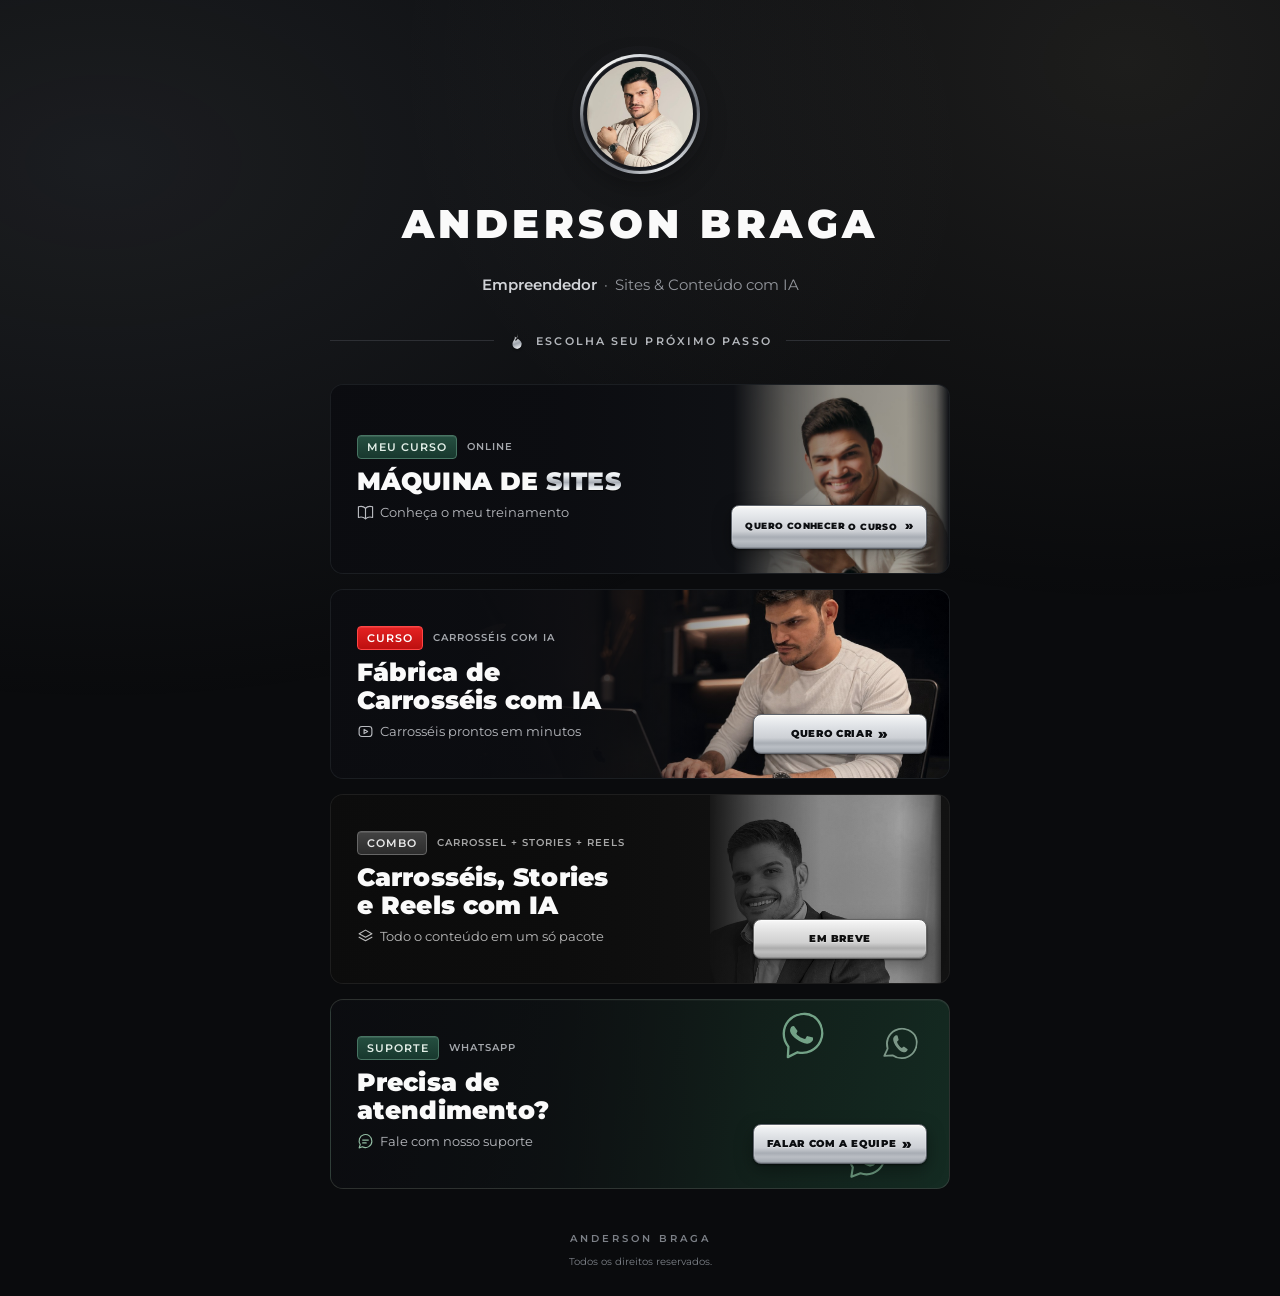
==== links/index.html @ 6a4fd6c4 "Link da bio do Anderson Braga em /links Co-Authored-By: Claude Opus 5 <noreply@anthropic.com>" ====
<!doctype html>
<html lang="pt-BR">
  <head>
    <meta charset="UTF-8">
    <meta name="viewport" content="width=device-width, initial-scale=1">
    <meta name="theme-color" content="#0a0b0d">
    <meta name="description" content="Os links oficiais de Anderson Braga. Conheça os cursos Máquina de Sites, Fábrica de Carrosséis com IA e o Combo de Carrosséis, Stories e Reels com IA.">
    <title>Anderson Braga | Links oficiais</title>
    <link rel="icon" href="assets/favicon.svg" type="image/svg+xml">
    <link rel="preload" href="assets/montserrat-900.ttf" as="font" type="font/ttf" crossorigin>
    <link rel="stylesheet" href="styles.css?v=anderson-1">
    <script src="assets/background-pixel-stars.js?v=stars-6" defer></script>
  </head>
  <body>
    <div class="background-atmosphere" aria-hidden="true"></div>
    <canvas class="background-stars" aria-hidden="true"></canvas>
    <svg class="icon-library" xmlns="http://www.w3.org/2000/svg" aria-hidden="true">
      <defs><linearGradient id="metal-flame" x1="0" y1="0" x2=".22" y2="1"><stop offset="0" stop-color="#fbf9f4"></stop><stop offset=".45" stop-color="#cdd0d5"></stop><stop offset=".72" stop-color="#9ea4ac"></stop><stop offset="1" stop-color="#dcdfe3"></stop></linearGradient></defs>
      <symbol id="play" viewBox="0 0 24 24"><rect x="3" y="5" width="18" height="14" rx="4"></rect><path d="m10 9 5 3-5 3Z"></path></symbol>
      <symbol id="book" viewBox="0 0 24 24"><path d="M12 6v15M12 6C9 3 5 3 2 4v15c3-1 7-1 10 2 3-3 7-3 10-2V4c-3-1-7-1-10 2Z"></path></symbol>
      <symbol id="layers" viewBox="0 0 24 24"><path d="m12 3 9 5-9 5-9-5Z"></path><path d="m3 13 9 5 9-5"></path></symbol>
      <symbol id="chat" viewBox="0 0 24 24"><path d="M21 11.5a9 9 0 0 1-13.3 7.9L3 21l1.6-4.7A9 9 0 1 1 21 11.5Z"></path><path d="M8 10h8M8 14h5"></path></symbol>
      <symbol id="flame" viewBox="0 0 24 24"><path d="M13 2c1 5-4 6-3 10 2-1 3-3 3-3 4 3 6 5 5 8a6 6 0 0 1-12-1c0-4 4-6 3-10 2 1 2 3 2 3s3-3 2-7Z"></path></symbol>
    </svg>

    <main class="page">
      <header class="profile">
        <div class="portrait-ring">
          <img class="portrait" src="assets/anderson-instagram.jpg" alt="Anderson Braga, de blusa clara e relógio no pulso" width="100" height="100" fetchpriority="high">
        </div>
        <h1>ANDERSON BRAGA</h1>
        <p class="bio"><strong>Empreendedor</strong><span aria-hidden="true"> · </span>Sites &amp; Conteúdo com IA</p>
      </header>

      <section class="links" aria-labelledby="links-title">
        <div class="section-heading">
          <span class="rule" aria-hidden="true"></span>
          <h2 id="links-title"><svg class="icon flame" aria-hidden="true"><use href="#flame"></use></svg> ESCOLHA SEU PRÓXIMO PASSO</h2>
          <span class="rule" aria-hidden="true"></span>
        </div>

        <div class="cards">
          <a class="link-card card-sites" href="https://maquinadesites.online/?utm_source=instagram&amp;utm_medium=organico&amp;utm_campaign=andersonlsbraga&amp;utm_content=bio-link" target="_blank" rel="noopener noreferrer" aria-label="Curso Máquina de Sites: quero conhecer o curso (abre em nova aba)">
            <div class="card-art" aria-hidden="true"></div>
            <div class="card-content">
              <div class="card-labels"><span class="tag">MEU CURSO</span><span class="category">ONLINE</span></div>
              <h3>MÁQUINA DE <span class="course-version">SITES</span></h3>
              <p class="card-description"><svg class="icon" aria-hidden="true"><use href="#book"></use></svg>Conheça o meu treinamento</p>
            </div>
            <span class="cta"><span class="cta-label"><span class="cta-first-line">QUERO CONHECER</span> <span class="cta-last-line">O CURSO <span aria-hidden="true">»</span></span></span></span>
          </a>

          <a class="link-card card-carrosseis" href="https://fabricadecarrosseis-ia.lovable.app/?utm_source=instagram&amp;utm_medium=organico&amp;utm_campaign=andersonlsbraga&amp;utm_content=bio-link" target="_blank" rel="noopener noreferrer" aria-label="Curso Fábrica de Carrosséis com IA (abre em nova aba)">
            <div class="card-art" aria-hidden="true"></div>
            <div class="card-content">
              <div class="card-labels"><span class="tag">CURSO</span><span class="category">CARROSSÉIS COM IA</span></div>
              <h3>Fábrica de Carrosséis com IA</h3>
              <p class="card-description"><svg class="icon" aria-hidden="true"><use href="#play"></use></svg><span>Carrosséis prontos em minutos</span></p>
            </div>
            <span class="cta">QUERO CRIAR <span aria-hidden="true">»</span></span>
          </a>

          <!-- COMBO EM BREVE: quando o link existir, trocar este <div> por <a class="link-card card-combo" href="LINK" target="_blank" rel="noopener noreferrer"> e tirar a classe is-soon -->
          <div class="link-card card-combo is-soon" aria-disabled="true">
            <div class="card-art" aria-hidden="true"></div>
            <div class="card-content">
              <div class="card-labels"><span class="tag">COMBO</span><span class="category">CARROSSEL + STORIES + REELS</span></div>
              <h3>Carrosséis, Stories e Reels com IA</h3>
              <p class="card-description"><svg class="icon" aria-hidden="true"><use href="#layers"></use></svg><span>Todo o conteúdo em um só pacote</span></p>
            </div>
            <span class="cta">EM BREVE</span>
          </div>

          <a class="link-card card-support" href="https://api.whatsapp.com/send?phone=5568999181022&amp;text=" target="_blank" rel="noopener noreferrer" aria-label="Falar com a equipe de suporte no WhatsApp (abre em nova aba)">
            <div class="card-art" aria-hidden="true"></div>
            <div class="card-content">
              <div class="card-labels"><span class="tag">SUPORTE</span><span class="category">WHATSAPP</span></div>
              <h3>Precisa de atendimento?</h3>
              <p class="card-description"><svg class="icon" aria-hidden="true"><use href="#chat"></use></svg><span>Fale com nosso suporte</span></p>
            </div>
            <span class="cta">FALAR COM A EQUIPE <span aria-hidden="true">»</span></span>
          </a>
        </div>
      </section>

      <footer class="footer"><span class="footer-brand">ANDERSON BRAGA</span><p>Todos os direitos reservados.</p></footer>
    </main>
  </body>
</html>
---- links/styles.css ----
@font-face { font-family: Montserrat; src: url("assets/montserrat-400.ttf") format("truetype"); font-weight: 400; font-display: swap; }
@font-face { font-family: Montserrat; src: url("assets/montserrat-600.ttf") format("truetype"); font-weight: 500 700; font-display: swap; }
@font-face { font-family: Montserrat; src: url("assets/montserrat-900.ttf") format("truetype"); font-weight: 800 900; font-display: swap; }
:root { color-scheme: dark; --background: #0a0b0d; --surface: #101216; --scrim: #0b0c10; --bezel-seat: #15171c; --line: #2d2f34; --metal-spec: #fbf9f4; --metal-050: #eef0f2; --metal-100: #dcdfe3; --metal-200: #cdd0d5; --metal-300: #babec4; --metal-400: #a8adb4; --metal-500: #9ea4ac; --metal-600: #828790; --metal-700: #6b7078; --metal-800: #565b63; --metal-rim: #5e636b; --metal-ink: #0c0e11; --white: #fafafa; --text-bright: #dcdee2; --text-strong: #d1d3d7; --text-head: #b5b8bd; --text-body: #b8babf; --muted: #a4a7ac; --soft: #94979d; --dim: #7c8087; }
* { box-sizing: border-box; }
body { margin: 0px; background: var(--background); color: var(--white); font-family: Montserrat, Arial, sans-serif; -webkit-font-smoothing: antialiased; }
.icon-library { position: absolute; width: 0px; height: 0px; overflow: hidden; }
.background-atmosphere, .background-stars { position: fixed; inset: 0px; width: 100%; height: 100%; pointer-events: none; z-index: 0; }
.background-atmosphere { background: radial-gradient(at 8% 18%, rgba(170, 180, 196, 0.11) 0%, rgba(170, 180, 196, 0) 52%), radial-gradient(at 88% 7%, rgba(232, 220, 194, 0.086) 0%, rgba(232, 220, 194, 0) 46%); }
.background-stars { opacity: 1; mask-image: linear-gradient(90deg, rgb(0, 0, 0) 0%, rgba(0, 0, 0, 0.867) 30%, rgba(0, 0, 0, 0.667) 50%, rgba(0, 0, 0, 0.867) 70%, rgb(0, 0, 0) 100%); }
.page { position: relative; z-index: 1; width: min(100% - 42px, 620px); margin: 0px auto; padding: 54px 0px 28px; }
.profile { text-align: center; }
.portrait-ring { width: 120px; height: 120px; padding: 4px; margin: 0px auto 26px; border: 3px solid transparent; border-radius: 50%; background: linear-gradient(var(--bezel-seat),var(--bezel-seat)) padding-box,conic-gradient(from 315deg,var(--metal-spec) 0deg,var(--metal-100) 40deg,var(--metal-500) 80deg,var(--metal-700) 130deg,var(--metal-300) 175deg,var(--metal-050) 205deg,var(--metal-600) 245deg,var(--metal-800) 300deg,var(--metal-200) 340deg,var(--metal-spec) 360deg) border-box; box-shadow: rgba(0, 0, 0, 0.35) 0px 10px 26px, rgba(186, 190, 196, 0.027) 0px 0px 0px 8px, rgba(255, 255, 255, 0.08) 0px 0px 0px 1px inset; }
.portrait { display: block; width: 100%; height: 100%; object-fit: cover; object-position: center center; border-radius: 50%; }
.eyebrow { font-size: 15px; letter-spacing: 6px; font-weight: 400; margin: 0px 0px 12px; padding-left: 6px; color: var(--text-bright); }
h1 { font-size: clamp(24px, 6.5vw, 40px); letter-spacing: 4.5px; line-height: 1.2; font-weight: 900; margin: 0px; white-space: nowrap; }
.bio { font-size: 15px; color: var(--soft); margin: 24px 0px 0px; line-height: 1.7; }
.bio strong { font-weight: 500; color: var(--text-strong); }
.bio span { padding: 0px 3px; }
.section-heading { display: flex; align-items: center; gap: 14px; margin: 34px 0px; }
.rule { height: 1px; flex: 1 1 0%; background: var(--line); }
.section-heading h2 { display: flex; align-items: center; gap: 10px; margin: 0px; color: var(--text-head); font-size: 11px; letter-spacing: 2.1px; font-weight: 700; white-space: nowrap; }
.icon { width: 17px; height: 17px; flex-shrink: 0; fill: none; stroke: currentcolor; stroke-width: 1.6; stroke-linecap: round; stroke-linejoin: round; }
.flame { color: var(--metal-200); width: 18px; height: 18px; fill: url(#metal-flame) var(--metal-200); stroke-width: 0; filter: drop-shadow(rgba(0, 0, 0, 0.5) 0px 1px 1px); }
.cards { display: grid; gap: 15px; }
.link-card { position: relative; isolation: isolate; display: flex; align-items: center; justify-content: space-between; gap: 12px; min-height: 190px; padding: 24px 22px 24px 26px; border: 1px solid rgba(205, 211, 220, 0.06); border-radius: 13px; text-decoration: none; color: inherit; overflow: hidden; background: var(--surface); transition: border-color 0.2s, transform 0.2s, box-shadow 0.2s; }
.card-art { position: absolute; z-index: -2; inset: 0px 0px 0px 20%; background-repeat: no-repeat; background-size: auto 100%; background-position: 100% 0px; opacity: 1; transition: transform 0.4s; filter: saturate(1.08); mask-image: linear-gradient(90deg, rgba(0, 0, 0, 0) 0px, rgb(0, 0, 0) 48%); }
.link-card::before { content: ""; position: absolute; z-index: -1; inset: 0px; background: linear-gradient(90deg, rgba(11, 12, 16, 0.96) 0%, rgba(11, 12, 16, 0.867) 36%, rgba(11, 12, 16, 0.22) 69%, rgba(11, 12, 16, 0.03) 100%); }
.card-carrosseis .card-art { background-image: url("assets/card-fabrica-carrosseis.jpg"); background-size: cover; background-position: 75% calc(42% - 38px); }
.card-sites .card-art { inset: 0px 0px 0px auto; width: 35%; min-width: 150px; background-image: url("assets/card-maquina-de-sites.jpg"); background-size: cover; background-position: center 53%; opacity: 1; mask-image: linear-gradient(90deg, transparent 0%, rgba(0, 0, 0, 0.6) 24%, rgb(0, 0, 0) 48%, rgb(0, 0, 0) 80%, rgba(0, 0, 0, 0.6) 94%, transparent 100%); }
@media (max-width: 480px) {
  .card-sites .card-art { background-position: center 64%; }
}
.card-combo .card-art { inset: -27.5% 0px auto auto; height: 155%; aspect-ratio: 826 / 666; background-image: url("assets/card-combo-ia.jpg"); background-size: 100% 100%; background-position: center center; opacity: 0.9; mask-image: linear-gradient(90deg, transparent 0%, rgba(0, 0, 0, 0.333) 20%, rgb(0, 0, 0) 42%, rgb(0, 0, 0) 80%, transparent 100%); }
.card-support { background: linear-gradient(115deg, rgb(16, 21, 19) 15%, rgb(20, 43, 34) 100%); border-color: rgba(102, 102, 102, 0.35); box-shadow: rgba(184, 184, 184, 0.07) 0px 1px 0px inset; }
.card-support .card-art { inset: 0px; background-image: url("assets/banner-whatsapp.svg?v=5"); background-size: auto 115%; background-position: right center; }
.card-support::before { background: linear-gradient(90deg, rgba(11, 12, 16, 0.92) 0%, rgba(11, 12, 16, 0.7) 36%, rgba(11, 12, 16, 0.1) 69%, transparent 100%); }
.card-support .card-description .icon { color: rgb(145, 188, 162); }
.link-card.card-support:hover, .link-card.card-support:focus-visible { border-color: rgb(144, 144, 144); box-shadow: rgba(184, 184, 184, 0.15) 0px 1px 0px inset, rgba(0, 0, 0, 0.35) 0px 8px 25px; }
.card-content { min-width: 0px; }
.card-labels { display: flex; align-items: center; gap: 10px; margin-bottom: 8px; }
.tag { display: inline-block; padding: 4px 9px; border: 1px solid rgba(186, 190, 196, 0.37); border-radius: 4px; background: linear-gradient(rgba(201, 206, 217, 0.15), rgba(201, 206, 217, 0.06)); box-shadow: rgba(255, 255, 255, 0.1) 0px 1px 0px inset; color: var(--metal-200); font-size: 11px; font-weight: 700; letter-spacing: 1px; white-space: nowrap; }
.card-carrosseis .tag { border-color: rgb(255, 69, 69); background: linear-gradient(rgb(229, 34, 34), rgb(189, 16, 16)); color: rgb(255, 255, 255); }
.card-sites .tag, .card-support .tag { border-color: rgb(72, 117, 99); background: linear-gradient(rgb(37, 79, 64), rgb(24, 56, 46)); color: rgb(226, 238, 231); }
.card-combo .tag { border-color: rgb(72, 107, 145); background: linear-gradient(rgb(37, 71, 107), rgb(24, 47, 75)); color: rgb(226, 234, 244); }
.category { color: var(--muted); font-size: 10px; letter-spacing: 1px; font-weight: 600; white-space: nowrap; }
.link-card h3 { margin: 0px 0px 7px; font-size: 29px; font-weight: 900; letter-spacing: 0.1px; line-height: 1.1; }
.card-support h3 { font-size: 24px; max-width: 290px; }
.card-description { display: flex; align-items: center; gap: 6px; color: var(--text-body); font-size: 13px; line-height: 1.5; margin: 0px; }
.cta { position: relative; isolation: isolate; display: inline-flex; align-items: center; justify-content: center; gap: 6px; flex-shrink: 0; min-height: 40px; min-width: 174px; padding: 12px 13px; background: linear-gradient(180deg,var(--metal-spec) 0%,var(--metal-050) 9%,var(--metal-100) 34%,var(--metal-200) 60%,var(--metal-400) 74%,var(--metal-300) 84%,var(--metal-500) 100%); border: 1px solid var(--metal-rim); border-radius: 8px; color: var(--metal-ink); font-size: 10px; letter-spacing: 0.65px; font-weight: 900; white-space: nowrap; text-shadow: rgba(255, 255, 255, 0.3) 0px 1px 0px; box-shadow: rgba(255, 253, 248, 0.85) 0px 1px 0px inset, rgba(255, 255, 255, 0.12) 0px 0px 0px 1px inset, rgba(69, 74, 82, 0.4) 0px -1px 0px inset, rgba(0, 0, 0, 0.5) 0px 1px 2px, rgba(0, 0, 0, 0.35) 0px 6px 18px; transition: box-shadow 0.2s; }
.cta::before { content: ""; position: absolute; z-index: -1; inset: 0px; border-radius: inherit; background: linear-gradient(rgb(255, 255, 255) 0%, rgb(246, 247, 248) 9%, rgb(231, 234, 237) 34%, rgb(210, 214, 219) 60%, rgb(180, 185, 192) 74%, rgb(203, 207, 213) 84%, rgb(170, 176, 184) 100%); opacity: 0; transition: opacity 0.2s; }
.cta span { font-size: 15px; line-height: 10px; }
.link-card:hover { border-color: rgba(186, 190, 196, 0.3); transform: translateY(-2px); box-shadow: rgba(0, 0, 0, 0.35) 0px 8px 25px; }
.link-card:hover .cta { box-shadow: rgb(255, 255, 255) 0px 1px 0px inset, rgba(255, 255, 255, 0.18) 0px 0px 0px 1px inset, rgba(69, 74, 82, 0.4) 0px -1px 0px inset, rgba(0, 0, 0, 0.5) 0px 2px 4px, rgba(0, 0, 0, 0.45) 0px 8px 22px; }
.link-card:hover .cta::before { opacity: 1; }
.link-card:hover .card-art { transform: scale(1.035); }
.link-card:focus-visible { outline: 3px solid var(--metal-100); outline-offset: 5px; }
.footer { margin-top: 38px; text-align: center; color: var(--dim); }
.footer-brand { font-size: 10px; font-weight: 700; letter-spacing: 3px; }
.footer p { font-size: 10px; margin: 9px 0px 0px; color: var(--dim); }
@media (max-width: 600px) {
  .page { padding-top: 38px; }
  .portrait-ring { width: 106px; height: 106px; }
  .link-card { min-height: 174px; padding: 20px 18px 20px 23px; }
  .link-card h3 { font-size: 27px; }
  .card-support h3 { font-size: 23px; max-width: 240px; }
  .cta { min-width: 154px; font-size: 9px; padding: 11px; }
  .category { font-size: 9px; }
  .card-labels { gap: 8px; }
  .tag { font-size: 10px; }
  .card-description { font-size: 12px; }
  .bio { font-size: 14px; }
}
@media (max-width: 480px) {
  .page { width: calc(100% - 28px); padding-top: 32px; }
  .portrait-ring { width: 96px; height: 96px; margin-bottom: 23px; }
  .eyebrow { font-size: 12px; letter-spacing: 5px; }
  h1 { font-size: clamp(21px, 6.1vw, 29px); letter-spacing: 2.6px; }
  .bio { font-size: 11px; margin-top: 19px; }
  .section-heading { gap: 9px; margin: 29px 0px 24px; }
  .section-heading h2 { font-size: 8px; letter-spacing: 1.5px; gap: 7px; }
  .flame { width: 14px; height: 14px; }
  .link-card { min-height: 150px; padding: 19px 13px; gap: 6px; border-radius: 11px; }
  .cards { gap: 12px; }
  .link-card h3 { font-size: 21px; letter-spacing: -0.4px; }
  .card-support h3 { font-size: 21px; max-width: 185px; }
  .tag { font-size: 8px; padding: 4px 6px; letter-spacing: 0.6px; }
  .category { font-size: 7px; letter-spacing: 0.4px; }
  .card-labels { gap: 6px; }
  .card-description { font-size: 10px; gap: 4px; }
  .card-description .icon { width: 14px; height: 14px; }
  .cta { min-width: 115px; min-height: 36px; padding: 10px 8px; font-size: 7px; letter-spacing: 0.2px; gap: 4px; border-radius: 6px; text-shadow: none; }
  .footer { margin-top: 30px; }
}
@media (max-width: 359px) {
  .link-card { padding: 17px 11px; }
  .link-card h3, .card-support h3 { font-size: 18px; }
  .card-description { font-size: 9px; }
  .cta { min-width: 103px; font-size: 6px; }
  .category { font-size: 6px; }
  .section-heading h2 { letter-spacing: 1px; }
}
.card-carrosseis h3, .card-sites h3, .card-combo h3, .card-support h3 { font-size: 25px; line-height: 1.15; text-wrap: balance; }
.card-sites .cta { width: max-content; min-width: 0px; min-height: 44px; font-size: 9px; letter-spacing: 0.4px; gap: 8px; }
.cta .cta-label { font-size: inherit; line-height: 1.2; white-space: nowrap; flex-shrink: 0; }
.cta .cta-first-line, .cta .cta-last-line { font-size: inherit; line-height: inherit; white-space: nowrap; }
.cta .cta-last-line > span { font-size: 1.4em; line-height: 1; vertical-align: -0.05em; margin-left: 4px; }
.course-version { white-space: nowrap; color: var(--metal-100); }
@supports ((-webkit-background-clip:text) or (background-clip:text)) {
  .course-version { background: linear-gradient(rgb(255, 255, 255) 16%, rgb(234, 237, 240) 32%, rgb(169, 174, 182) 55%, rgb(228, 232, 236) 72%, rgb(251, 250, 246) 88%) text; color: transparent; -webkit-text-fill-color: transparent; filter: drop-shadow(rgba(0, 0, 0, 0.6) 0px 1px 0px); }
}
.card-description > span { min-width: 0px; }
@media (max-width: 600px) {
  .card-carrosseis h3, .card-sites h3, .card-combo h3, .card-support h3 { font-size: 23px; }
  .card-sites .cta { width: 154px; min-width: 154px; min-height: 40px; letter-spacing: 0.2px; }
  .card-sites .cta-label { white-space: normal; text-align: center; line-height: 1.35; }
  .card-sites .cta-first-line { display: block; }
}
@media (max-width: 480px) {
  .card-carrosseis h3, .card-sites h3, .card-combo h3, .card-support h3 { font-size: 20px; }
  .card-sites .cta { width: 115px; min-width: 115px; min-height: 36px; font-size: 7px; }
  .card-sites .card-description { font-size: 9px; }
  .card-description { align-items: flex-start; }
  .card-description .icon { margin-top: 1px; }
}
@media (max-width: 359px) {
  .card-carrosseis h3, .card-sites h3, .card-combo h3, .card-support h3 { font-size: 17px; }
  .card-sites .cta { width: 103px; min-width: 103px; font-size: 6.5px; }
}
@media (forced-colors: active) {
  .course-version { background: none; -webkit-text-fill-color: currentcolor; color: canvastext; filter: none; }
  .cta::before { display: none; }
}
@media (prefers-reduced-motion: reduce) {
  *, ::before, ::after { transition: none !important; scroll-behavior: auto !important; }
}/* Anderson Braga: foto no card do combo ocupa a altura do card (no modelo era um logo ampliado) */
.card-combo .card-art { inset: 0px 0px 0px auto; height: 100%; background-size: cover; background-position: center 30%; opacity: 1; }
/* Enquadramento das fotos do Anderson */
.card-sites .card-art { background-position: center 12%; }
.card-carrosseis .card-art { background-position: 70% center; }
.card-combo .card-art { background-position: center 0%; }
@media (max-width: 480px) {
  .card-sites .card-art { background-position: center 14%; }
}
/* Rosto acima do botão */
.card-sites .card-art { background-position: center 4%; }
.card-combo .card-art { background-size: auto 135%; background-position: center 8%; aspect-ratio: auto; width: 45%; min-width: 170px; }
@media (max-width: 480px) {
  .card-sites .card-art { background-position: center 4%; }
}
.card-sites .card-art { background-position: center 17%; }
@media (max-width: 480px) { .card-sites .card-art { background-position: center 17%; } }
.card-combo .card-art { width: 40%; mask-image: linear-gradient(90deg, transparent 0%, rgba(0, 0, 0, 0.6) 24%, rgb(0, 0, 0) 48%, rgb(0, 0, 0) 80%, rgba(0, 0, 0, 0.6) 94%, transparent 100%); }
/* Botão no canto inferior direito de todos os cards (não cobre o rosto) */
.link-card .cta { align-self: flex-end; }
/* Combo em breve: preto e branco e sem clique */
.link-card.is-soon { filter: grayscale(1); cursor: default; }
.link-card.is-soon:hover { transform: none; border-color: rgba(205, 211, 220, 0.06); box-shadow: none; }
.link-card.is-soon:hover .card-art { transform: none; }
.link-card.is-soon:hover .cta::before { opacity: 0; }
.link-card.is-soon .cta { opacity: 1; }
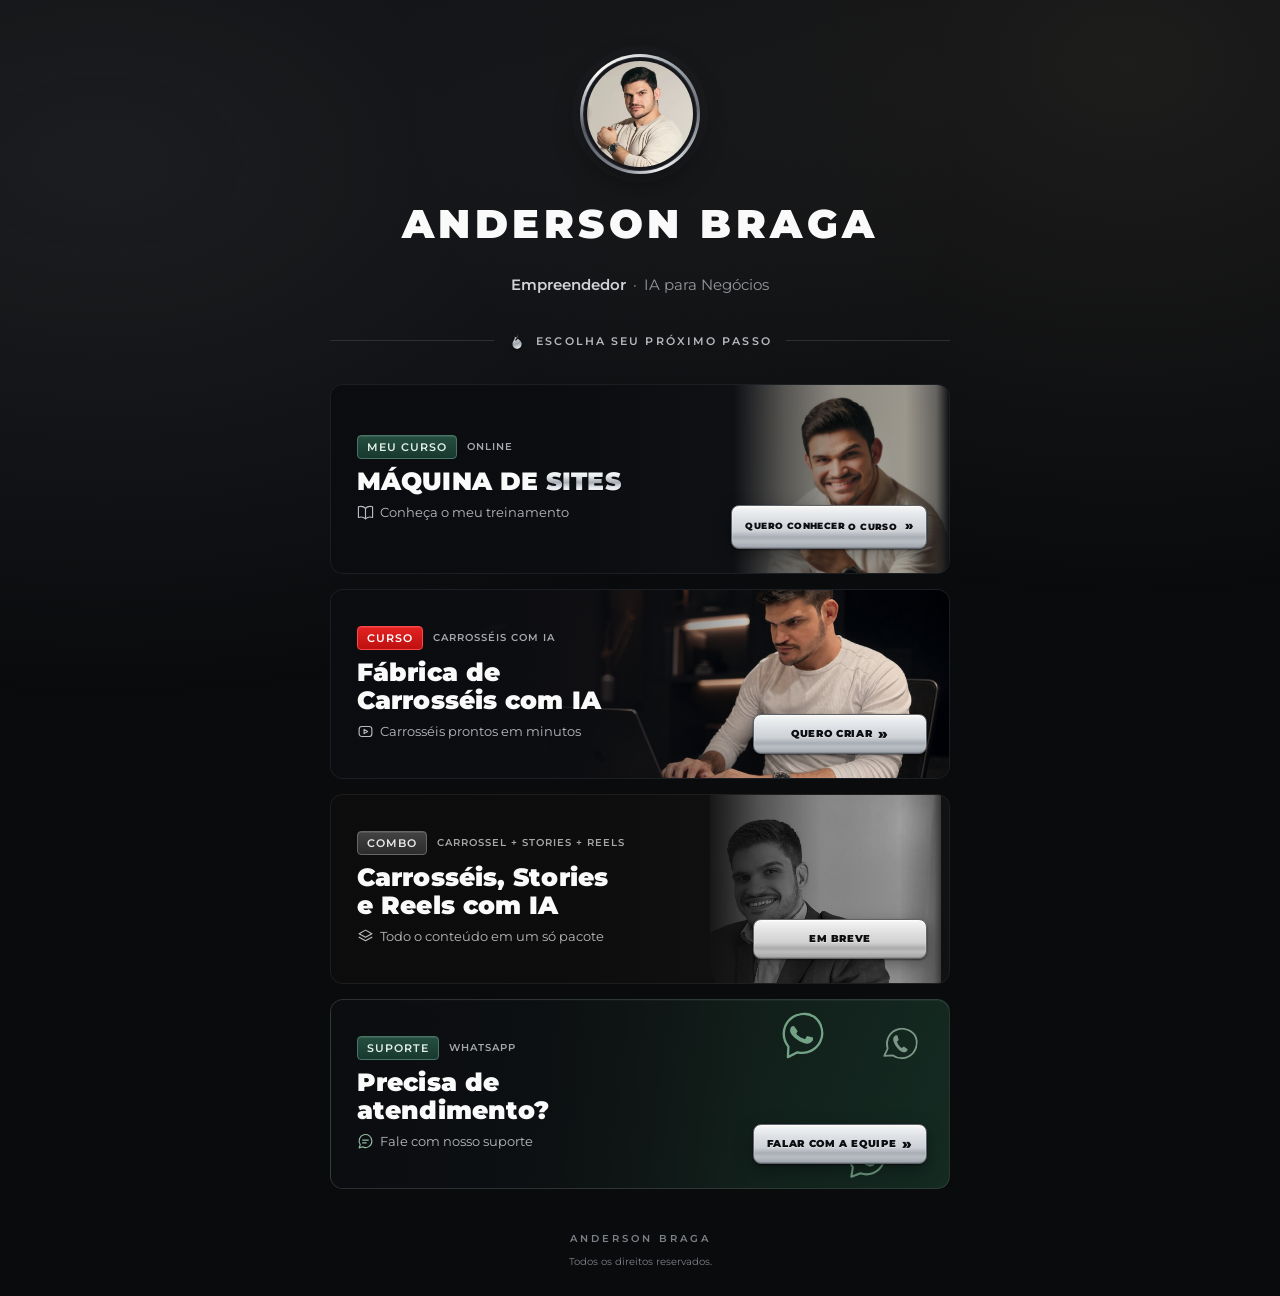
==== commit bf5b3342: "Bio: IA para Negócios Co-Authored-By: Claude Opus 5 <noreply@anthropic.com>" ====
--- a/links/index.html
+++ b/links/index.html
@@ -29,7 +29,7 @@
           <img class="portrait" src="assets/anderson-instagram.jpg" alt="Anderson Braga, de blusa clara e relógio no pulso" width="100" height="100" fetchpriority="high">
         </div>
         <h1>ANDERSON BRAGA</h1>
-        <p class="bio"><strong>Empreendedor</strong><span aria-hidden="true"> · </span>Sites &amp; Conteúdo com IA</p>
+        <p class="bio"><strong>Empreendedor</strong><span aria-hidden="true"> · </span>IA para Negócios</p>
       </header>
 
       <section class="links" aria-labelledby="links-title">
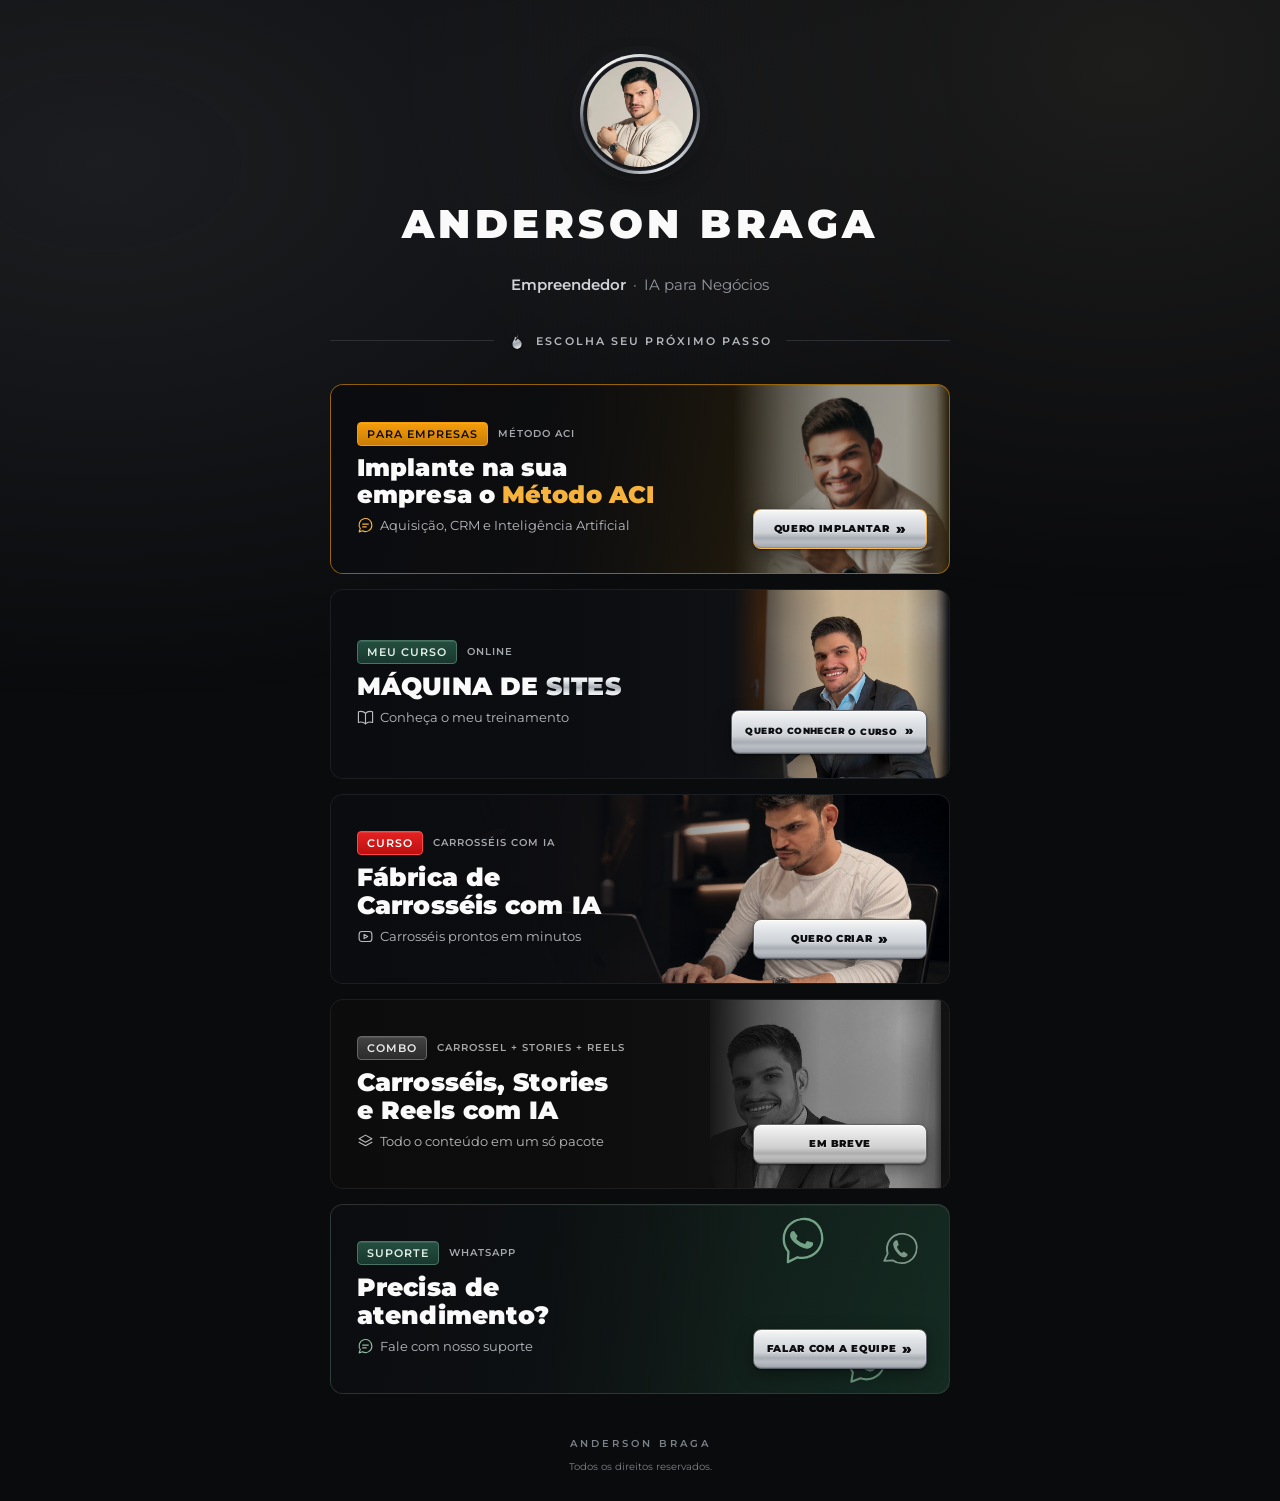
==== commit cad06216: "Bio: botão Método ACI em primeiro e troca de fotos Co-Authored-By: Claude Opus 5.5 <noreply@anthropi" ====
--- a/links/index.html
+++ b/links/index.html
@@ -8,7 +8,7 @@
     <title>Anderson Braga | Links oficiais</title>
     <link rel="icon" href="assets/favicon.svg" type="image/svg+xml">
     <link rel="preload" href="assets/montserrat-900.ttf" as="font" type="font/ttf" crossorigin>
-    <link rel="stylesheet" href="styles.css?v=anderson-1">
+    <link rel="stylesheet" href="styles.css?v=anderson-4">
     <script src="assets/background-pixel-stars.js?v=stars-6" defer></script>
   </head>
   <body>
@@ -39,7 +39,7 @@
           <span class="rule" aria-hidden="true"></span>
         </div>
 
-        <div class="cards">
+        <div class="cards"> <a class="link-card card-aci" href="https://api.whatsapp.com/send?phone=5568999181022&amp;text=Ol%C3%A1%20Anderson%2C%20quero%20implantar%20o%20M%C3%A9todo%20ACI%20na%20minha%20empresa" target="_blank" rel="noopener noreferrer" aria-label="Implante na sua empresa o Método ACI: falar no WhatsApp (abre em nova aba)"> <div class="card-art" aria-hidden="true"></div> <div class="card-content"> <div class="card-labels"><span class="tag">PARA EMPRESAS</span><span class="category">MÉTODO ACI</span></div> <h3>Implante na sua empresa o <span class="aci-gold">Método ACI</span></h3> <p class="card-description"><svg class="icon" aria-hidden="true"><use href="#chat"></use></svg><span>Aquisição, CRM e Inteligência Artificial</span></p> </div> <span class="cta">QUERO IMPLANTAR <span aria-hidden="true">»</span></span> </a> 
           <a class="link-card card-sites" href="https://maquinadesites.online/?utm_source=instagram&amp;utm_medium=organico&amp;utm_campaign=andersonlsbraga&amp;utm_content=bio-link" target="_blank" rel="noopener noreferrer" aria-label="Curso Máquina de Sites: quero conhecer o curso (abre em nova aba)">
             <div class="card-art" aria-hidden="true"></div>
             <div class="card-content">
--- a/links/styles.css
+++ b/links/styles.css
@@ -159,3 +159,19 @@
 .link-card.is-soon:hover .card-art { transform: none; }
 .link-card.is-soon:hover .cta::before { opacity: 0; }
 .link-card.is-soon .cta { opacity: 1; }
+
+/* Método ACI (30.10.26) */
+.card-aci { background: linear-gradient(115deg, rgb(20, 17, 10) 15%, rgb(48, 36, 12) 100%); border-color: rgba(245, 158, 11, 0.55); box-shadow: rgba(245, 158, 11, 0.12) 0px 1px 0px inset; }
+.card-aci .card-art { inset: 0px 0px 0px auto; width: 40%; min-width: 160px; background-image: url("assets/card-metodo-aci.jpg"); background-size: cover; background-position: center 20%; mask-image: linear-gradient(90deg, transparent 0%, rgba(0, 0, 0, 0.6) 24%, rgb(0, 0, 0) 48%, rgb(0, 0, 0) 80%, rgba(0, 0, 0, 0.6) 94%, transparent 100%); }
+.card-aci .tag { border-color: rgb(245, 158, 11); background: linear-gradient(rgb(245, 158, 11), rgb(202, 124, 6)); color: rgb(17, 12, 4); }
+.card-aci h3 { font-size: 24px; line-height: 1.15; text-wrap: balance; max-width: 300px; }
+.card-aci .aci-gold { color: rgb(245, 179, 61); }
+.card-aci .card-description .icon { color: rgb(245, 179, 61); }
+.card-aci .cta { border-color: rgba(245, 158, 11, 0.7); }
+.link-card.card-aci:hover, .link-card.card-aci:focus-visible { border-color: rgb(245, 158, 11); }
+@media (max-width: 480px) { .card-aci h3 { font-size: 20px; max-width: 210px; } }
+@media (max-width: 380px) { .card-aci h3 { font-size: 17px; max-width: 180px; } }
+/* troca de fotos (30.10.26): ACI usa a foto antiga do Máquina de Sites; Máquina de Sites usa a de terno */
+.card-aci .card-art { inset: 0px 0px 0px auto; width: 35%; min-width: 150px; background-image: url("assets/card-maquina-de-sites.jpg"); background-size: cover; background-position: center 17%; }
+.card-sites .card-art { background-image: url("assets/card-terno.jpg"); background-position: center 20%; }
+@media (max-width: 480px) { .card-sites .card-art { background-position: center 20%; } }
